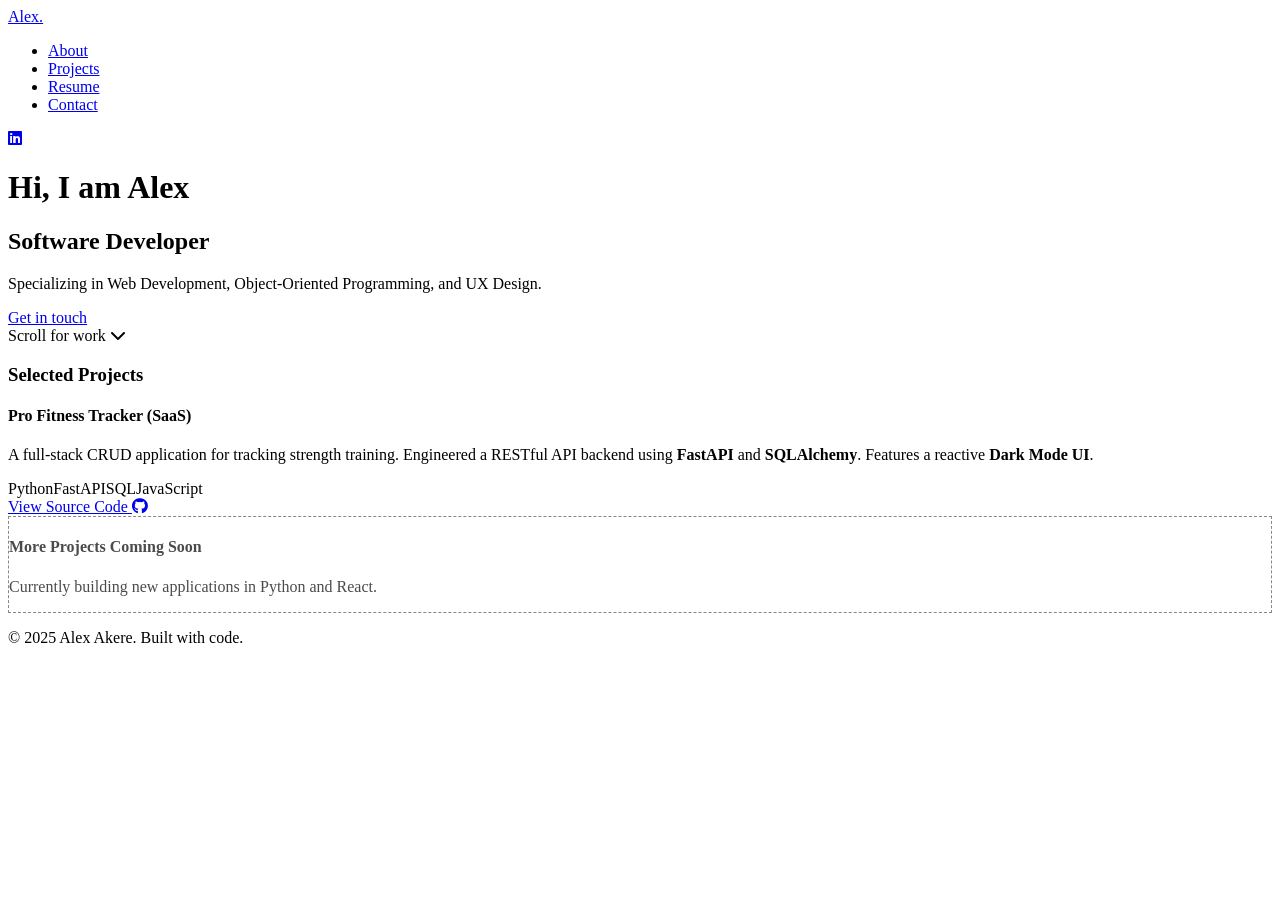
==== index.html @ 7371b7a8 "Add files via upload" ====
<!DOCTYPE html>
<html lang="en">
<head>
    <meta charset="UTF-8">
    <meta name="viewport" content="width=device-width, initial-scale=1.0">
    <title>Alex Akere | Developer</title>
    <link rel="stylesheet" href="Styles/Styles.css">

    <link rel="stylesheet" href="https://cdnjs.cloudflare.com/ajax/libs/font-awesome/6.5.1/css/all.min.css"/>
    <link rel="preconnect" href="https://fonts.googleapis.com">
    <link rel="preconnect" href="https://fonts.gstatic.com" crossorigin>
    <link href="https://fonts.googleapis.com/css2?family=Fraunces:opsz,wght@9..144,300;600&family=Inter:wght@400;500&display=swap" rel="stylesheet">
</head>
<body>

    <div class="main-container">

        <nav>
            <a href="index.html" class="logo">Alex.</a>
            <ul class="nav-links">
                <li><a href="about.html">About</a></li>
                <li><a href="projects.html">Projects</a></li>
                <li><a href="resume.html">Resume</a></li>
                <li><a href="Contact.html">Contact</a></li>
            </ul>

            <div class="socials">
                <a href="https://www.linkedin.com/in/ojeifo-alexander-akere-789bbb38" target="_blank" aria-label="LinkedIn">
                    <i class="fa-brands fa-linkedin"></i>
                </a>
            </div>
        </nav>

        <div class="text-section">
            <h1>Hi, I am Alex</h1>
            <h2>Software Developer</h2>
            <p>Specializing in Web Development, Object-Oriented Programming, and UX Design.</p>
            <a href="Contact.html" class="btn-primary">Get in touch</a>
        </div>

        <div class="scroll-indicator">
            <span>Scroll for work</span>
            <i class="fa-solid fa-chevron-down"></i>
        </div>

        <div class="work-preview">
            
            <h3 class="section-title">Selected Projects</h3>

            <div class="project-grid">            
            <div class="project-card">
                <div class="card-content">
                    <h4> Pro Fitness Tracker (SaaS)</h4>
                    <p>A full-stack CRUD application for tracking strength training. Engineered a RESTful API backend using <strong>FastAPI</strong> and <strong>SQLAlchemy</strong>. Features a reactive <strong>Dark Mode UI</strong>.</p>
                    <div class="tags">
                        <span>Python</span><span>FastAPI</span><span>SQL</span><span>JavaScript</span>
                    </div>
                    <a href="https://github.com/AlexAkere/fitness-tracker-api" target="_blank" class="card-link">View Source Code <i class="fa-brands fa-github"></i></a>
                </div>
            </div>
             <div class="project-card coming-soon-card" style="opacity: 0.7; border: 1px dashed #555;">
                <div class="card-content">
                    <h4> More Projects Coming Soon</h4>
                    <p>Currently building new applications in Python and React.</p>
                </div>
            </div>
        </div>
    </div>

    <footer>
        <div class="footer-line"></div>
        <p>© 2025 Alex Akere. Built with code.</p>
    </footer>

</body>
</html>
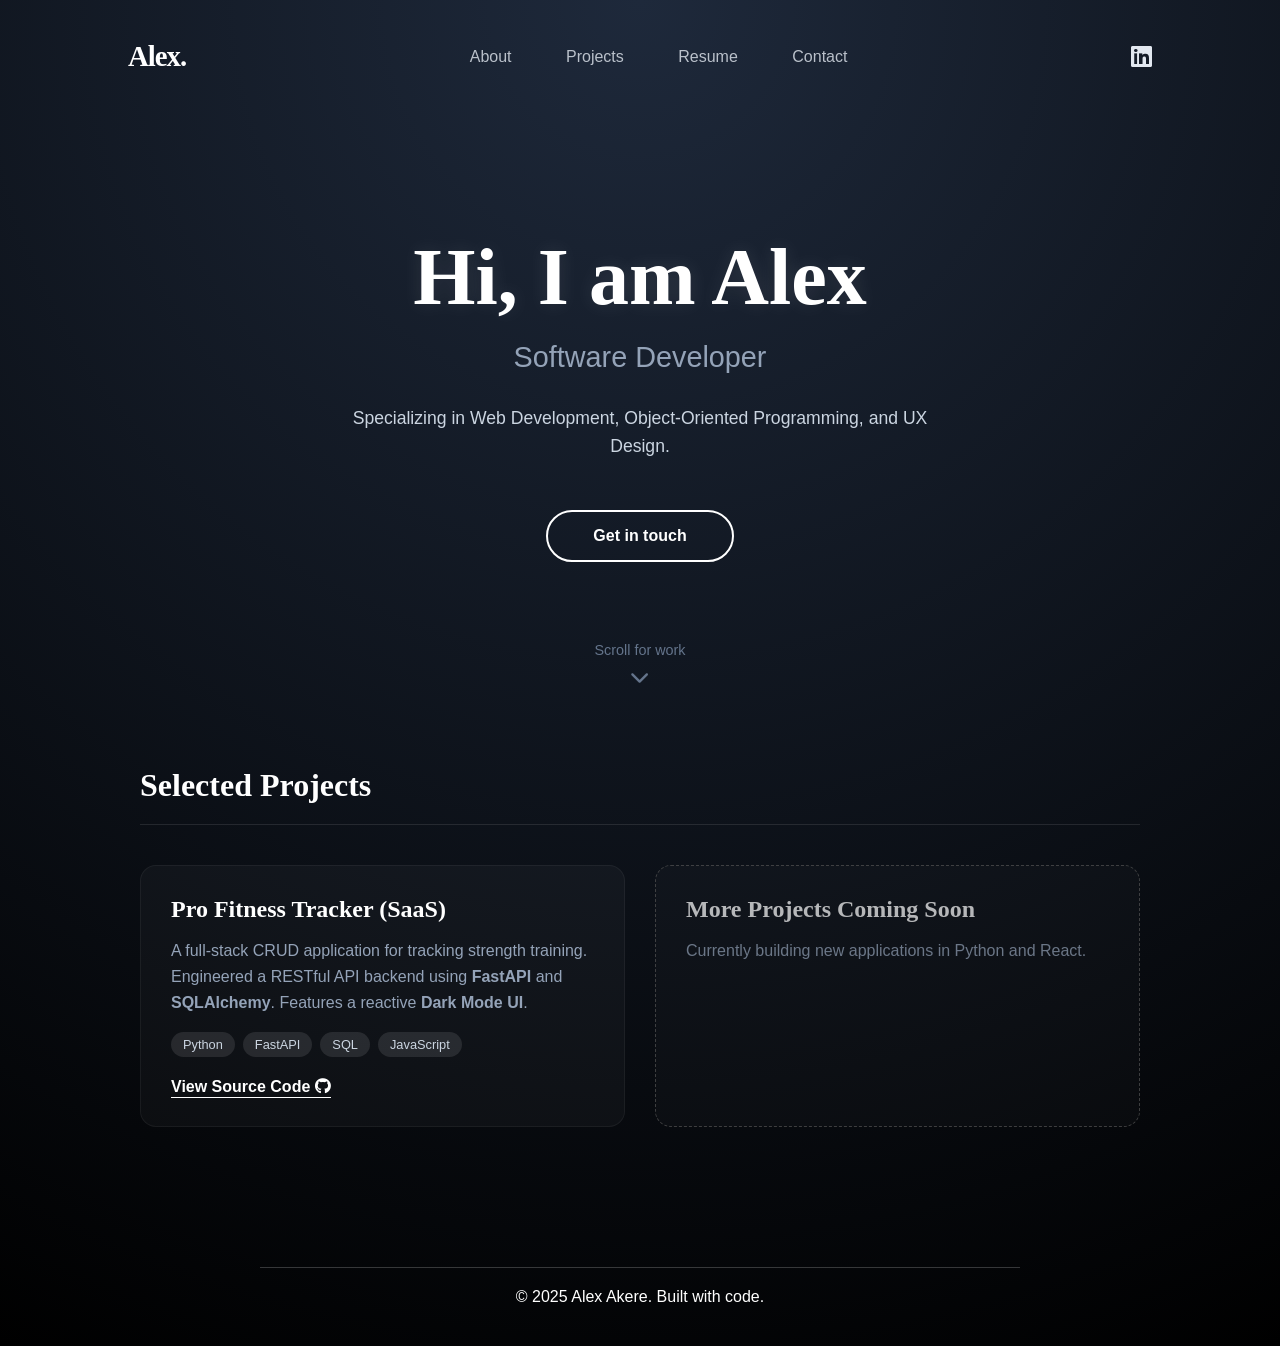
==== commit d6872e71: "Update index.html" ====
--- a/index.html
+++ b/index.html
@@ -4,7 +4,7 @@
     <meta charset="UTF-8">
     <meta name="viewport" content="width=device-width, initial-scale=1.0">
     <title>Alex Akere | Developer</title>
-    <link rel="stylesheet" href="Styles/Styles.css">
+    <link rel="stylesheet" href="Styles.css">
 
     <link rel="stylesheet" href="https://cdnjs.cloudflare.com/ajax/libs/font-awesome/6.5.1/css/all.min.css"/>
     <link rel="preconnect" href="https://fonts.googleapis.com">
@@ -74,3 +74,4 @@
 
 </body>
 </html>
+
--- a/Styles.css
+++ b/Styles.css
@@ -0,0 +1,676 @@
+* {
+    margin: 0;
+    padding: 0;
+    box-sizing: border-box;
+    font-family: 'Inter', sans-serif;
+}
+
+html, body {
+    height: 100%;            
+    background-color: #020617; 
+    overscroll-behavior-y: none; 
+}
+
+.main-container {
+    width: 100%;
+    min-height: 100vh;
+    background: radial-gradient(circle at 50% 0%, #1e293b, #000000);
+    display: flex;
+    flex-direction: column;
+    align-items: center;
+    color: white;
+}
+
+.logo {
+    color: white;
+    font-size: 1.8rem;   
+    font-weight: 700;    
+    text-decoration: none;
+    font-family: 'Fraunces', serif; 
+    letter-spacing: -1px; 
+}
+
+
+/* 3. NAVIGATION */
+nav {
+    display: flex;
+    justify-content: space-between; 
+    align-items: center;
+    padding: 40px 10%; 
+    width: 100%;
+    max-width: 1400px;
+}
+
+.nav-links li {
+    display: inline-block;
+    list-style: none;
+    margin: 0 25px; 
+}
+
+.nav-links a {
+    color: #e2e8f0; 
+    text-decoration: none;
+    font-size: 16px;
+    font-weight: 500;
+    opacity: 0.8;
+    transition: opacity 0.3s;
+}
+
+.nav-links a:hover { opacity: 1; color: white; }
+
+.socials a {
+    font-size: 24px;
+    color: #e2e8f0; 
+    transition: color 0.3s ease;
+}
+
+.socials a:hover { color: #38bdf8; }
+
+.text-section {
+    text-align: center;
+    margin-top: 120px; 
+    padding: 0 20px;
+}
+
+.text-section h1 {
+    font-family: 'Fraunces', serif;
+    font-size: 5rem; 
+    font-weight: 600;
+    margin-bottom: 20px; 
+    line-height: 1.1;
+    color: white;
+    text-shadow: 0 0 20px rgba(255,255,255,0.1);
+}
+
+.text-section h2 {
+    font-size: 1.8rem;
+    font-weight: 400;
+    color: #94a3b8; 
+    margin-bottom: 30px; 
+}
+
+.text-section p {
+    color: #cbd5e1; 
+    font-size: 1.1rem;
+    max-width: 600px;
+    margin: 0 auto 50px auto; 
+    line-height: 1.6;
+}
+
+
+.btn-primary {
+    display: inline-block;
+    background-color: transparent; 
+    color: white;
+    padding: 15px 45px;
+    text-decoration: none;
+    font-weight: 600;
+    border: 2px solid white; 
+    border-radius: 50px; 
+    transition: all 0.3s;
+}
+
+.btn-primary:hover {
+    background-color: white;
+    color: black; 
+    transform: translateY(-3px); 
+}
+
+/* FOOTER STYLES */
+footer {
+    width: 100%;
+    max-width: 800px;
+    margin-top: auto; 
+    padding: 40px 20px;
+    text-align: center;
+}
+
+.footer-line {
+    width: 100%;
+    height: 1px;
+    background: rgba(255,255,255,0.2);
+    margin-bottom: 20px;
+}
+
+.footer-content {
+    display: flex;
+    justify-content: space-between;
+    align-items: center;
+    color: #64748b;
+    font-size: 0.9rem;
+}
+
+.footer-links a {
+    color: #94a3b8;
+    text-decoration: none;
+    margin-left: 20px;
+    transition: color 0.3s;
+}
+
+.footer-links a:hover {
+    color: white;
+}
+
+@media (max-width: 768px) {
+    .footer-content {
+        flex-direction: column;
+        gap: 10px;
+    }
+    .footer-links { margin-top: 10px; }
+    .footer-links a { margin: 0 10px; }
+}
+
+
+/* WORK PREVIEW SECTION */
+
+.scroll-indicator {
+    margin-top: 80px;
+    margin-bottom: 80px;
+    text-align: center;
+    color: #64748b;
+    font-size: 0.9rem;
+    animation: bounce 2s infinite;
+}
+
+.scroll-indicator i {
+    display: block;
+    margin-top: 10px;
+    font-size: 1.2rem;
+}
+
+@keyframes bounce {
+    0%, 20%, 50%, 80%, 100% {transform: translateY(0);}
+    40% {transform: translateY(-10px);}
+    60% {transform: translateY(-5px);}
+}
+
+.work-preview {
+    width: 90%;
+    max-width: 1000px;
+    padding-bottom: 100px;
+}
+
+.section-title {
+    font-family: 'Fraunces', serif;
+    font-size: 2rem;
+    color: white;
+    margin-bottom: 40px;
+    border-bottom: 1px solid rgba(255,255,255,0.1);
+    padding-bottom: 20px;
+}
+
+.project-grid {
+    display: grid;
+
+    grid-template-columns: repeat(auto-fit, minmax(300px, 1fr));
+    gap: 30px;
+}
+
+.project-card {
+    background: rgba(255, 255, 255, 0.03);
+    border: 1px solid rgba(255, 255, 255, 0.05);
+    border-radius: 16px;
+    padding: 30px;
+    transition: transform 0.3s, background 0.3s;
+    display: flex;
+    flex-direction: column;
+    justify-content: space-between;
+    min-height: 250px;
+}
+
+.project-card:hover {
+    transform: translateY(-10px);
+    background: rgba(255, 255, 255, 0.08);
+    border-color: rgba(255, 255, 255, 0.2);
+}
+
+.card-content h4 {
+    color: white;
+    font-size: 1.5rem;
+    margin-bottom: 15px;
+    font-family: 'Fraunces', serif;
+}
+
+.card-content p {
+    color: #94a3b8;
+    font-size: 1rem;
+    line-height: 1.6;
+    margin-bottom: 20px;
+}
+
+.tags {
+    margin-bottom: 25px;
+}
+
+.tags span {
+    background: rgba(255, 255, 255, 0.1);
+    color: #cbd5e1;
+    padding: 5px 12px;
+    border-radius: 15px;
+    font-size: 0.8rem;
+    margin-right: 8px;
+    font-weight: 500;
+}
+
+.card-link {
+    color: white;
+    text-decoration: none;
+    font-weight: 600;
+    border-bottom: 1px solid white;
+    padding-bottom: 2px;
+}
+
+.resume-card {
+    background: linear-gradient(145deg, rgba(255,255,255,0.05), rgba(255,255,255,0.01));
+    border: 1px solid rgba(255,255,255,0.1);
+}
+
+.resume-btn {
+    display: inline-block;
+    background: white;
+    color: black;
+    padding: 10px 20px;
+    border-radius: 30px;
+    text-decoration: none;
+    font-weight: bold;
+    font-size: 0.9rem;
+    transition: background 0.3s;
+}
+
+.resume-btn:hover {
+    background: #e2e8f0;
+}
+
+
+
+
+
+
+/*About Page*/
+.about-container {
+    max-width: 900px;
+    width: 90%;
+    margin-top: 60px;
+    display: flex;
+    flex-direction: column;
+    gap: 60px;
+}
+
+/* BIO TEXT */
+.bio-section h1 {
+    font-family: 'Fraunces', serif;
+    font-size: 3.5rem;
+    margin-bottom: 30px;
+    color: white;
+}
+
+.bio-section p {
+    font-size: 1.1rem;
+    line-height: 1.8;
+    color: #cbd5e1;
+    margin-bottom: 20px;
+    max-width: 700px;
+}
+
+.bio-section strong {
+    color: white;
+    font-weight: 600;
+}
+
+.skills-section h2 {
+    font-size: 1.5rem;
+    color: #94a3b8;
+    margin-bottom: 30px;
+    font-weight: 400;
+    text-transform: uppercase;
+    letter-spacing: 2px;
+}
+
+.skills-grid {
+    display: grid;
+    grid-template-columns: repeat(auto-fill, minmax(120px, 1fr));
+    gap: 20px;
+}
+
+.skill-card {
+    background: rgba(255, 255, 255, 0.05); 
+    border: 1px solid rgba(255, 255, 255, 0.1);
+    border-radius: 12px;
+    padding: 25px;
+    text-align: center;
+    transition: transform 0.2s, background 0.2s;
+    cursor: default;
+}
+
+.skill-card:hover {
+    background: rgba(255, 255, 255, 0.1);
+    transform: translateY(-5px); 
+    border-color: rgba(255, 255, 255, 0.3);
+}
+
+.skill-card i {
+    font-size: 2.5rem;
+    margin-bottom: 15px;
+    display: block;
+}
+
+.skill-card span {
+    font-size: 0.9rem;
+    color: #cbd5e1;
+    font-weight: 500;
+}
+
+@media (max-width: 768px) {
+    .bio-section h1 { font-size: 2.5rem; }
+    .skills-grid { grid-template-columns: repeat(2, 1fr); } /* 2 columns on phone */
+}
+
+.projects-page-container {
+    max-width: 1000px; 
+    width: 90%;
+    margin-top: 80px;
+    padding-bottom: 80px;
+}
+
+.page-header {
+    text-align: center;
+    margin-bottom: 60px;
+}
+
+.page-header h1 {
+    font-family: 'Fraunces', serif;
+    font-size: 3.5rem;
+    color: white;
+    margin-bottom: 20px;
+}
+
+.page-header p {
+    color: #94a3b8;
+    font-size: 1.1rem;
+    max-width: 600px;
+    margin: 0 auto;
+    line-height: 1.6;
+}
+
+/* --- CONTACT PAGE STYLES --- */
+
+.contact-wrapper {
+    width: 90%;
+    max-width: 1000px;
+    margin-top: 60px;
+    display: flex;
+    justify-content: space-between;
+    align-items: flex-start;
+    gap: 60px;
+    padding-bottom: 60px;
+}
+
+/* LEFT SIDE: TEXT */
+.contact-text {
+    flex: 1; /* Takes up half the space */
+}
+
+.contact-text h1 {
+    font-family: 'Fraunces', serif;
+    font-size: 3.5rem;
+    color: white;
+    margin-bottom: 20px;
+    line-height: 1.1;
+}
+
+.contact-text p {
+    color: #94a3b8;
+    font-size: 1.1rem;
+    line-height: 1.6;
+    margin-bottom: 40px;
+}
+
+.contact-details {
+    display: flex;
+    flex-direction: column;
+    gap: 20px;
+}
+
+.contact-link {
+    color: white;
+    text-decoration: none;
+    font-size: 1.1rem;
+    display: flex;
+    align-items: center;
+    gap: 15px;
+    transition: color 0.3s;
+}
+
+.contact-link i {
+    font-size: 1.4rem;
+    color: #38bdf8; /* Light blue icon */
+}
+
+.contact-link:hover {
+    color: #38bdf8;
+}
+
+/* RIGHT SIDE: FORM */
+.contact-form {
+    flex: 1; /* Takes up the other half */
+    background: rgba(255, 255, 255, 0.03);
+    padding: 40px;
+    border-radius: 20px;
+    border: 1px solid rgba(255, 255, 255, 0.05);
+}
+
+.form-group {
+    margin-bottom: 20px;
+}
+
+.form-group label {
+    display: block;
+    color: #cbd5e1;
+    margin-bottom: 8px;
+    font-size: 0.9rem;
+    font-weight: 500;
+}
+
+/* INPUTS (Glass Style) */
+.contact-form input, 
+.contact-form textarea {
+    width: 100%;
+    background: rgba(255, 255, 255, 0.05);
+    border: 1px solid rgba(255, 255, 255, 0.1);
+    border-radius: 8px;
+    padding: 12px;
+    color: white;
+    font-size: 1rem;
+    font-family: 'Inter', sans-serif;
+    outline: none;
+    transition: border-color 0.3s;
+}
+
+.contact-form input:focus, 
+.contact-form textarea:focus {
+    border-color: #38bdf8; /* Blue border when typing */
+    background: rgba(255, 255, 255, 0.1);
+}
+
+/* SUBMIT BUTTON */
+.submit-btn {
+    width: 100%;
+    background: white;
+    color: black;
+    border: none;
+    padding: 15px;
+    border-radius: 8px;
+    font-weight: 700;
+    font-size: 1rem;
+    cursor: pointer;
+    transition: transform 0.2s, background 0.2s;
+}
+
+.submit-btn:hover {
+    background: #f1f5f9;
+    transform: translateY(-2px);
+}
+
+/* MOBILE FIX */
+@media (max-width: 768px) {
+    .contact-wrapper {
+        flex-direction: column; /* Stack them on phone */
+        margin-top: 30px;
+    }
+    
+    .contact-text h1 { font-size: 2.5rem; }
+    
+    .contact-form {
+        width: 100%;
+        padding: 25px;
+    }
+}
+
+/* --- RESUME PAGE STYLES --- */
+
+.resume-container {
+    width: 90%;
+    max-width: 1000px;
+    margin-top: 60px;
+    padding-bottom: 80px;
+}
+
+/* Header Area */
+.resume-header {
+    display: flex;
+    justify-content: space-between;
+    align-items: center;
+    margin-bottom: 60px;
+    padding-bottom: 30px;
+    border-bottom: 1px solid rgba(255, 255, 255, 0.1);
+}
+
+.resume-header h1 {
+    font-family: 'Fraunces', serif;
+    font-size: 3.5rem;
+    color: white;
+    margin-bottom: 5px;
+}
+
+.resume-header p {
+    color: #94a3b8;
+    font-size: 1.1rem;
+}
+
+/* The Download Button */
+.download-btn {
+    background: white;
+    color: black;
+    padding: 12px 25px;
+    border-radius: 50px;
+    text-decoration: none;
+    font-weight: 700;
+    transition: transform 0.2s, background 0.2s;
+    display: inline-flex;
+    align-items: center;
+    gap: 10px;
+}
+
+.download-btn:hover {
+    transform: translateY(-3px);
+    background-color: #f1f5f9;
+}
+
+/* The Grid Layout */
+.resume-grid {
+    display: grid;
+    grid-template-columns: 2fr 1fr; /* Left side is twice as wide as right */
+    gap: 60px;
+}
+
+/* Section Titles */
+.resume-section h3 {
+    color: #94a3b8;
+    text-transform: uppercase;
+    letter-spacing: 2px;
+    font-size: 0.9rem;
+    margin-bottom: 25px;
+    display: flex;
+    align-items: center;
+    gap: 10px;
+}
+
+.resume-section h3 i {
+    color: #38bdf8; /* Blue icons */
+}
+
+/* Resume Items (Education/Jobs) */
+.resume-item {
+    background: rgba(255, 255, 255, 0.03);
+    border-left: 2px solid rgba(255, 255, 255, 0.1);
+    padding: 25px;
+    margin-bottom: 30px;
+    border-radius: 0 12px 12px 0;
+}
+
+.resume-item .date {
+    display: block;
+    color: #64748b;
+    font-size: 0.9rem;
+    margin-bottom: 5px;
+    font-weight: 500;
+}
+
+.resume-item h4 {
+    font-size: 1.3rem;
+    color: white;
+    margin-bottom: 5px;
+}
+
+.resume-item .institution {
+    display: block;
+    color: #38bdf8;
+    margin-bottom: 15px;
+    font-weight: 500;
+}
+
+.resume-item p {
+    color: #cbd5e1;
+    line-height: 1.6;
+}
+
+.skills-list {
+    display: flex;
+    flex-wrap: wrap;
+    gap: 10px;
+    margin-bottom: 40px;
+}
+
+.skills-list span {
+    background: rgba(255, 255, 255, 0.05);
+    border: 1px solid rgba(255, 255, 255, 0.1);
+    padding: 8px 14px;
+    border-radius: 6px;
+    color: #e2e8f0;
+    font-size: 0.9rem;
+}
+
+.soft-skills-list {
+    list-style: none;
+}
+
+.soft-skills-list li {
+    color: #cbd5e1;
+    margin-bottom: 10px;
+    padding-left: 15px;
+    border-left: 2px solid #38bdf8; 
+    line-height: 1.5;
+}
+
+@media (max-width: 768px) {
+    .resume-header {
+        flex-direction: column;
+        align-items: flex-start;
+        gap: 20px;
+    }
+    
+    .resume-grid {
+        grid-template-columns: 1fr; 
+        gap: 40px;
+    }
+}
